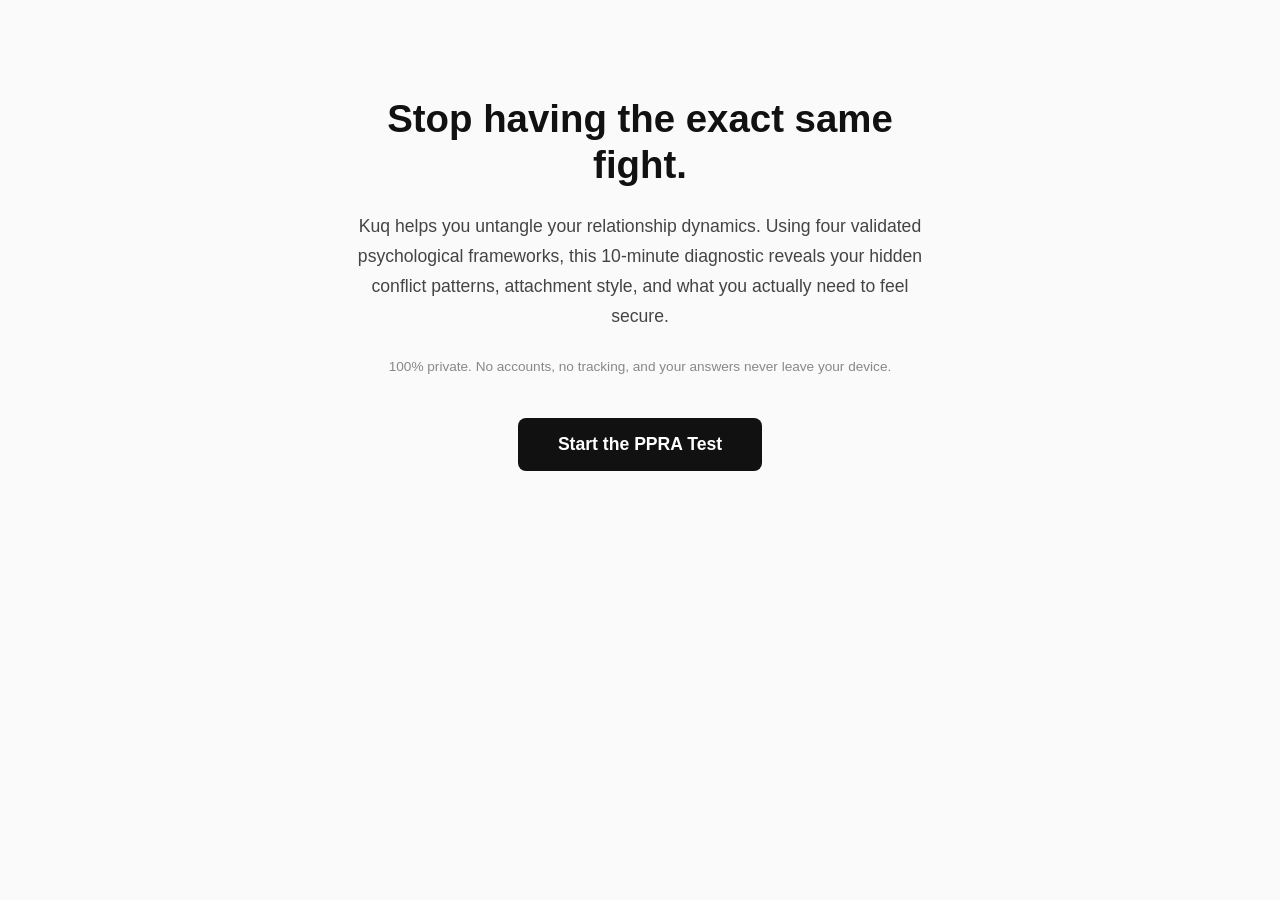
==== kuq/index.html @ 566d5084 "Add files via upload" ====
<!DOCTYPE html>
<html lang="en">
<head>
  <meta charset="UTF-8">
  <meta name="viewport" content="width=device-width, initial-scale=1.0">
  <title>Kuq — Relationship Conflict Diagnostic</title>
  <link rel="stylesheet" href="style.css">
</head>
<body>
  <noscript>
    <div class="noscript-message">
      <h1>Kuq requires JavaScript to run.</h1>
      <p>Please enable it in your browser settings.</p>
    </div>
  </noscript>

  <!-- ===================== PAGE 1: LANDING ===================== -->
  <section id="landing" class="page active">
    <div class="landing-container">
      <h1>Stop having the exact same fight.</h1>
      <p class="landing-subtext">Kuq helps you untangle your relationship dynamics. Using four validated psychological frameworks, this 10-minute diagnostic reveals your hidden conflict patterns, attachment style, and what you actually need to feel secure.</p>
      <p class="trust-badge">100% private. No accounts, no tracking, and your answers never leave your device.</p>
      <button class="btn-primary" onclick="showPage('questions')">Start the PPRA Test</button>
    </div>
  </section>

  <!-- ===================== PAGE 2: QUESTIONS ===================== -->
  <section id="questions" class="page">
    <header class="sticky-header">
      <span class="logo">Kuq</span>
      <div class="progress-bar">
        <div id="progress-fill" class="progress-fill"></div>
      </div>
      <span id="question-counter" class="question-counter">Question 0 of 20</span>
    </header>

    <div id="restore-message" class="restore-message" style="display:none;">
      Welcome back — your progress has been restored.
    </div>

    <div id="questions-container" class="questions-container"></div>
  </section>

  <!-- ===================== PAGE 3: RESULTS ===================== -->
  <section id="results" class="page">
    <div id="results-content" class="results-container"></div>
    <div class="results-actions">
      <button class="btn-secondary" onclick="startOver()">Start Over</button>
    </div>
  </section>

  <script src="data.js"></script>
  <script src="script.js"></script>
</body>
</html>
---- kuq/style.css ----
/* ============================================================
   Kuq — PPRA Test Stylesheet
   ============================================================ */

/* ----------------------------
   RESET & BASE
   ---------------------------- */
* {
  margin: 0;
  padding: 0;
  box-sizing: border-box;
}

body {
  font-family: -apple-system, BlinkMacSystemFont, "Segoe UI", Roboto, Helvetica, Arial, sans-serif;
  line-height: 1.6;
  color: #1a1a1a;
  background: #fafafa;
}

/* ----------------------------
   PAGE VISIBILITY
   ---------------------------- */
.page {
  display: none;
}
.page.active {
  display: block;
}

/* ----------------------------
   NOSCRIPT
   ---------------------------- */
.noscript-message {
  text-align: center;
  padding: 4rem 2rem;
  font-size: 1.2rem;
}

/* ----------------------------
   LANDING PAGE
   ---------------------------- */
.landing-container {
  max-width: 640px;
  margin: 0 auto;
  padding: 6rem 2rem 4rem;
  text-align: center;
}

.landing-container h1 {
  font-size: 2.4rem;
  font-weight: 700;
  line-height: 1.2;
  margin-bottom: 1.5rem;
  color: #111;
}

.landing-subtext {
  font-size: 1.1rem;
  color: #444;
  margin-bottom: 1.5rem;
  line-height: 1.7;
}

.trust-badge {
  font-size: 0.85rem;
  color: #888;
  margin-bottom: 2.5rem;
}

/* ----------------------------
   BUTTONS
   ---------------------------- */
.btn-primary {
  display: inline-block;
  background: #111;
  color: #fff;
  border: none;
  padding: 1rem 2.5rem;
  font-size: 1.1rem;
  font-weight: 600;
  border-radius: 8px;
  cursor: pointer;
  transition: background 0.2s;
}
.btn-primary:hover {
  background: #333;
}

.btn-secondary {
  display: inline-block;
  background: #fff;
  color: #111;
  border: 2px solid #111;
  padding: 0.8rem 2rem;
  font-size: 1rem;
  font-weight: 600;
  border-radius: 8px;
  cursor: pointer;
  transition: background 0.2s;
}
.btn-secondary:hover {
  background: #f0f0f0;
}

/* ----------------------------
   STICKY HEADER
   ---------------------------- */
.sticky-header {
  position: sticky;
  top: 0;
  z-index: 100;
  background: #fff;
  border-bottom: 1px solid #e0e0e0;
  padding: 0.8rem 1.5rem;
  display: flex;
  align-items: center;
  gap: 1rem;
}

.logo {
  font-weight: 700;
  font-size: 1.2rem;
  color: #111;
  flex-shrink: 0;
}

.progress-bar {
  flex: 1;
  height: 6px;
  background: #e0e0e0;
  border-radius: 3px;
  overflow: hidden;
}

.progress-fill {
  height: 100%;
  width: 0%;
  background: #111;
  border-radius: 3px;
  transition: width 0.3s ease;
}

.question-counter {
  font-size: 0.8rem;
  color: #888;
  flex-shrink: 0;
  white-space: nowrap;
}

/* ----------------------------
   RESTORE MESSAGE
   ---------------------------- */
.restore-message {
  max-width: 640px;
  margin: 1rem auto;
  padding: 0.8rem 1.5rem;
  background: #f0f7ff;
  border: 1px solid #c0d8ff;
  border-radius: 8px;
  font-size: 0.9rem;
  color: #2a5db0;
  text-align: center;
}

/* ----------------------------
   QUESTIONS CONTAINER
   ---------------------------- */
.questions-container {
  max-width: 640px;
  margin: 0 auto;
  padding: 1.5rem 1.5rem 4rem;
}

/* ----------------------------
   LAYER HEADERS
   ---------------------------- */
.layer-header {
  margin-top: 2.5rem;
  margin-bottom: 1.5rem;
  padding-top: 1.5rem;
  border-top: 1px solid #e0e0e0;
}

.layer-header:first-child {
  border-top: none;
  margin-top: 0;
}

.layer-header h2 {
  font-size: 1.4rem;
  font-weight: 700;
  color: #111;
  margin-bottom: 0.3rem;
}

.layer-header p {
  font-size: 0.95rem;
  color: #666;
}

/* ----------------------------
   INDIVIDUAL QUESTION
   ---------------------------- */
.question {
  margin-bottom: 2rem;
  padding: 1.2rem;
  border-radius: 10px;
  background: #fff;
  border: 1px solid #e8e8e8;
  transition: border-color 0.2s;
}

.question.unanswered {
  border-color: #e53e3e;
  background: #fff5f5;
}

.question-text {
  font-size: 1rem;
  font-weight: 500;
  color: #222;
  margin-bottom: 1rem;
  line-height: 1.5;
}

/* ----------------------------
   5-POINT BUBBLE SCALE
   ---------------------------- */
.scale {
  display: flex;
  align-items: center;
  justify-content: center;
  gap: 0.3rem;
}

.scale-label {
  font-size: 0.75rem;
  color: #999;
  width: 50px;
  text-align: center;
  flex-shrink: 0;
}

.bubble {
  width: 36px;
  height: 36px;
  border-radius: 50%;
  border: 2px solid #ccc;
  background: #fff;
  cursor: pointer;
  transition: all 0.15s;
  position: relative;
}

.bubble:hover {
  border-color: #888;
  background: #f5f5f5;
}

.bubble.selected {
  border-color: #111;
  background: #111;
}

.bubble.selected::after {
  content: "";
  position: absolute;
  top: 50%;
  left: 50%;
  transform: translate(-50%, -50%);
  width: 10px;
  height: 10px;
  border-radius: 50%;
  background: #fff;
}

/* ----------------------------
   CLOSING / SUBMIT
   ---------------------------- */
.closing {
  text-align: center;
  margin-top: 3rem;
  padding: 2rem 0;
  border-top: 1px solid #e0e0e0;
}

.closing p {
  font-size: 1rem;
  color: #555;
  margin-bottom: 1.5rem;
  font-style: italic;
}

.error-text {
  color: #e53e3e;
  font-size: 0.9rem;
  margin-top: 1rem;
}

/* ----------------------------
   RESULTS PAGE
   ---------------------------- */
.results-container {
  max-width: 640px;
  margin: 0 auto;
  padding: 3rem 1.5rem 2rem;
}

.results-intro {
  margin-bottom: 2.5rem;
}

.results-intro h1 {
  font-size: 2rem;
  font-weight: 700;
  color: #111;
  margin-bottom: 1rem;
}

.results-intro p {
  font-size: 1.05rem;
  color: #444;
  line-height: 1.7;
}

/* ----------------------------
   RESULTS — LAYER SECTIONS
   ---------------------------- */
.results-layer {
  margin-bottom: 2rem;
  padding: 1.5rem;
  background: #fff;
  border: 1px solid #e8e8e8;
  border-radius: 10px;
}

.results-layer h2 {
  font-size: 1.1rem;
  font-weight: 600;
  color: #888;
  margin-bottom: 0.5rem;
  text-transform: uppercase;
  letter-spacing: 0.03em;
}

.results-layer h3 {
  font-size: 1.2rem;
  font-weight: 700;
  color: #111;
  margin-bottom: 0.8rem;
}

.results-layer p {
  font-size: 0.95rem;
  color: #333;
  line-height: 1.7;
}

.insufficient-data {
  color: #999;
  font-style: italic;
}

/* ----------------------------
   RESULTS — OVERALL PROFILE
   ---------------------------- */
.results-overall {
  margin-top: 2.5rem;
  margin-bottom: 2rem;
  padding: 2rem;
  background: #111;
  color: #fff;
  border-radius: 10px;
}

.results-overall h2 {
  font-size: 1.3rem;
  font-weight: 700;
  margin-bottom: 1.2rem;
}

.results-overall h3 {
  font-size: 1rem;
  font-weight: 600;
  color: #aaa;
  margin-bottom: 0.5rem;
  margin-top: 1.2rem;
}

.results-overall h3:first-of-type {
  margin-top: 0;
}

.results-overall p {
  font-size: 0.95rem;
  line-height: 1.7;
  color: #ddd;
}

/* ----------------------------
   RESULTS — DISCLAIMER
   ---------------------------- */
.results-disclaimer {
  margin-top: 2rem;
  padding: 1.2rem;
  background: #fff8f0;
  border: 1px solid #f0d0b0;
  border-radius: 8px;
  font-size: 0.85rem;
  color: #666;
  line-height: 1.6;
}

.results-disclaimer a {
  color: #b05000;
  text-decoration: underline;
}

/* ----------------------------
   RESULTS — ACTIONS
   ---------------------------- */
.results-actions {
  max-width: 640px;
  margin: 0 auto 4rem;
  padding: 0 1.5rem;
  text-align: center;
}

/* ----------------------------
   MOBILE RESPONSIVE
   ---------------------------- */
@media (max-width: 480px) {
  .landing-container {
    padding: 3rem 1.5rem 2rem;
  }

  .landing-container h1 {
    font-size: 1.8rem;
  }

  .landing-subtext {
    font-size: 1rem;
  }

  .question {
    padding: 1rem;
  }

  .scale {
    gap: 0.15rem;
  }

  .bubble {
    width: 30px;
    height: 30px;
  }

  .bubble.selected::after {
    width: 8px;
    height: 8px;
  }

  .scale-label {
    font-size: 0.65rem;
    width: 40px;
  }

  .sticky-header {
    padding: 0.6rem 1rem;
    gap: 0.5rem;
  }

  .results-container {
    padding: 2rem 1rem 1rem;
  }

  .results-layer {
    padding: 1rem;
  }

  .results-overall {
    padding: 1.5rem;
  }
}
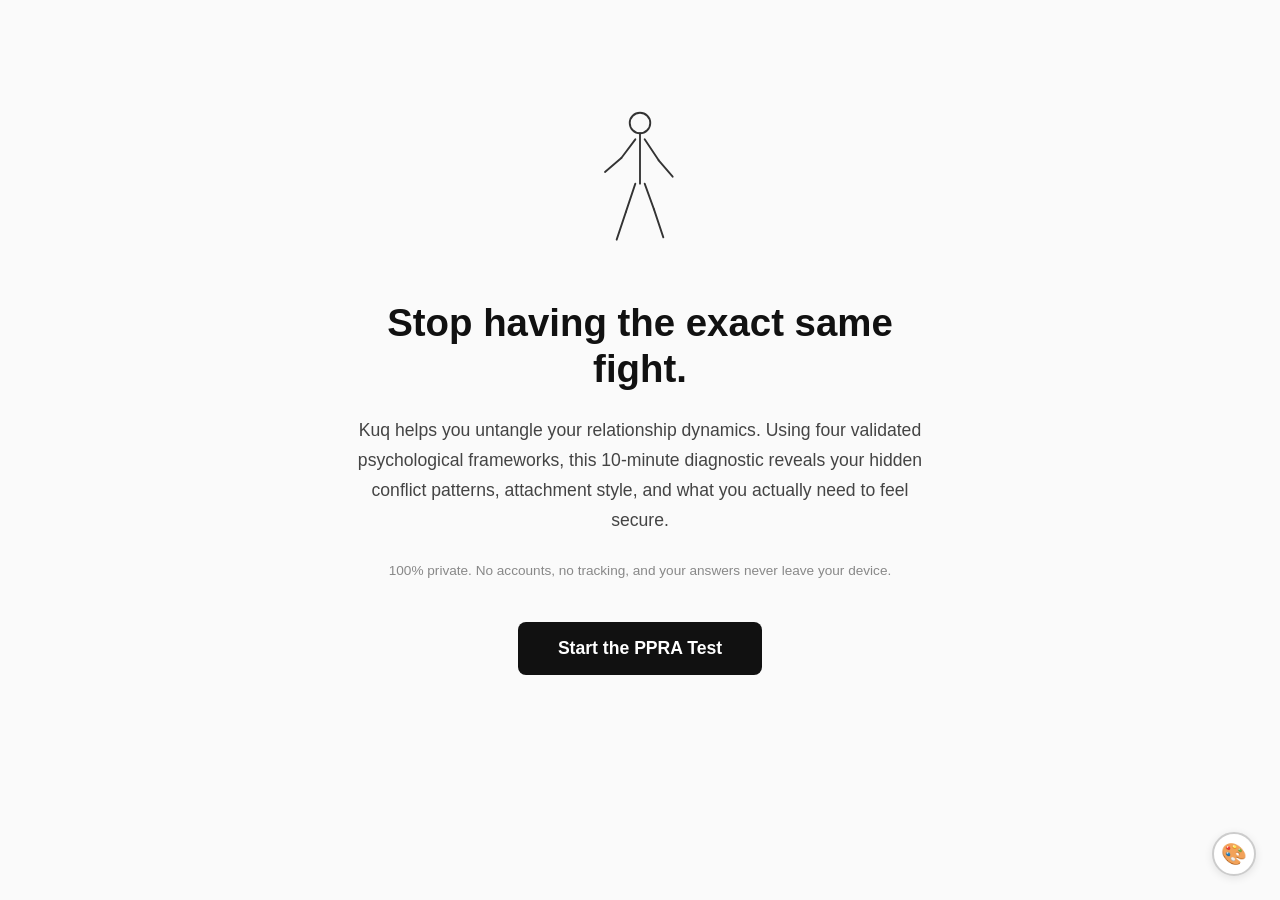
==== commit 0093b53c: "Add files via upload" ====
--- a/kuq/index.html
+++ b/kuq/index.html
@@ -5,6 +5,7 @@
   <meta name="viewport" content="width=device-width, initial-scale=1.0">
   <title>Kuq — Relationship Conflict Diagnostic</title>
   <link rel="stylesheet" href="style.css">
+  <link rel="stylesheet" href="themes.css">
 </head>
 <body>
   <noscript>
@@ -17,6 +18,45 @@
   <!-- ===================== PAGE 1: LANDING ===================== -->
   <section id="landing" class="page active">
     <div class="landing-container">
+
+      <!-- Cramping Stick Figure -->
+      <div class="cramp-stage">
+        <div class="cramp-figure-wrapper">
+          <svg class="cramp-figure" viewBox="0 0 300 350" xmlns="http://www.w3.org/2000/svg">
+            <g class="cramp-head">
+              <circle cx="150" cy="40" r="22"/>
+            </g>
+            <g class="cramp-torso">
+              <line x1="150" y1="62" x2="150" y2="170"/>
+              <g class="cramp-arm-lu">
+                <line x1="140" y1="75" x2="110" y2="115"/>
+                <g class="cramp-arm-ll">
+                  <line x1="110" y1="115" x2="75" y2="145"/>
+                </g>
+              </g>
+              <g class="cramp-arm-ru">
+                <line x1="160" y1="75" x2="190" y2="120"/>
+                <g class="cramp-arm-rl">
+                  <line x1="190" y1="120" x2="220" y2="155"/>
+                </g>
+              </g>
+              <g class="cramp-leg-lu">
+                <line x1="140" y1="170" x2="120" y2="230"/>
+                <g class="cramp-leg-ll">
+                  <line x1="120" y1="230" x2="100" y2="290"/>
+                </g>
+              </g>
+              <g class="cramp-leg-ru">
+                <line x1="160" y1="170" x2="180" y2="225"/>
+                <g class="cramp-leg-rl">
+                  <line x1="180" y1="225" x2="200" y2="285"/>
+                </g>
+              </g>
+            </g>
+          </svg>
+        </div>
+      </div>
+
       <h1>Stop having the exact same fight.</h1>
       <p class="landing-subtext">Kuq helps you untangle your relationship dynamics. Using four validated psychological frameworks, this 10-minute diagnostic reveals your hidden conflict patterns, attachment style, and what you actually need to feel secure.</p>
       <p class="trust-badge">100% private. No accounts, no tracking, and your answers never leave your device.</p>
@@ -51,5 +91,6 @@
 
   <script src="data.js"></script>
   <script src="script.js"></script>
+  <script src="themes.js"></script>
 </body>
 </html>
--- a/kuq/style.css
+++ b/kuq/style.css
@@ -428,6 +428,51 @@
 }
 
 /* ----------------------------
+   CONSENT PROMPT
+   ---------------------------- */
+.consent-prompt {
+  max-width: 640px;
+  margin: 2rem auto;
+  padding: 1.5rem;
+  background: #f8f8f8;
+  border: 1px solid #e0e0e0;
+  border-radius: 10px;
+  text-align: center;
+}
+
+.consent-prompt p {
+  font-size: 0.95rem;
+  color: #444;
+  margin-bottom: 0.8rem;
+  line-height: 1.6;
+}
+
+.consent-prompt p:first-child {
+  font-size: 1.1rem;
+  color: #111;
+  margin-bottom: 0.5rem;
+}
+
+.consent-buttons {
+  display: flex;
+  gap: 1rem;
+  justify-content: center;
+  margin-top: 1rem;
+}
+
+.btn-small {
+  padding: 0.6rem 1.5rem;
+  font-size: 0.9rem;
+}
+
+.consent-message {
+  margin-top: 1rem;
+  font-size: 0.9rem;
+  color: #2a5db0;
+  font-style: italic;
+}
+
+/* ----------------------------
    MOBILE RESPONSIVE
    ---------------------------- */
 @media (max-width: 480px) {
--- a/kuq/themes.css
+++ b/kuq/themes.css
@@ -0,0 +1,1516 @@
+/* ============================================================
+   Kuq — Theme Packs
+   ============================================================ */
+
+/* ----------------------------
+   THEME SELECTOR
+   ---------------------------- */
+.theme-selector {
+  position: fixed;
+  bottom: 1.5rem;
+  right: 1.5rem;
+  z-index: 200;
+  display: flex;
+  flex-direction: column;
+  align-items: flex-end;
+  gap: 0.5rem;
+}
+
+.theme-toggle {
+  width: 44px;
+  height: 44px;
+  border-radius: 50%;
+  border: 2px solid #ccc;
+  background: #fff;
+  font-size: 1.3rem;
+  cursor: pointer;
+  box-shadow: 0 2px 8px rgba(0,0,0,0.1);
+  transition: all 0.2s;
+  display: flex;
+  align-items: center;
+  justify-content: center;
+}
+.theme-toggle:hover {
+  border-color: #888;
+  transform: scale(1.05);
+}
+
+.theme-options {
+  display: none;
+  flex-direction: column;
+  gap: 0.4rem;
+  background: #fff;
+  border: 1px solid #e0e0e0;
+  border-radius: 12px;
+  padding: 0.8rem;
+  box-shadow: 0 4px 16px rgba(0,0,0,0.12);
+  min-width: 160px;
+}
+.theme-options.open {
+  display: flex;
+}
+
+.theme-option {
+  display: flex;
+  align-items: center;
+  gap: 0.6rem;
+  padding: 0.5rem 0.8rem;
+  border: none;
+  background: transparent;
+  border-radius: 8px;
+  cursor: pointer;
+  font-size: 0.85rem;
+  color: #333;
+  transition: background 0.15s;
+}
+.theme-option:hover {
+  background: #f0f0f0;
+}
+.theme-option.active {
+  background: #111;
+  color: #fff;
+}
+
+.theme-option .theme-dot {
+  width: 12px;
+  height: 12px;
+  border-radius: 50%;
+  flex-shrink: 0;
+}
+
+/* ----------------------------
+   AUDIO PLAYER
+   ---------------------------- */
+.audio-player {
+  position: fixed;
+  bottom: 1.5rem;
+  left: 1.5rem;
+  z-index: 200;
+  display: none;
+  align-items: center;
+  gap: 0.5rem;
+  background: rgba(255,255,255,0.95);
+  border: 1px solid #e0e0e0;
+  border-radius: 50px;
+  padding: 0.4rem 1rem 0.4rem 0.6rem;
+  box-shadow: 0 2px 8px rgba(0,0,0,0.1);
+  font-size: 0.8rem;
+  color: #555;
+}
+.audio-player.visible {
+  display: flex;
+}
+
+.audio-toggle {
+  width: 32px;
+  height: 32px;
+  border-radius: 50%;
+  border: none;
+  background: #111;
+  color: #fff;
+  font-size: 0.9rem;
+  cursor: pointer;
+  display: flex;
+  align-items: center;
+  justify-content: center;
+  transition: background 0.2s;
+}
+.audio-toggle:hover {
+  background: #333;
+}
+
+/* ============================================================
+   CRAMPING STICK FIGURE (抽筋人)
+   ============================================================ */
+.cramp-stage {
+  display: flex;
+  justify-content: center;
+  margin-bottom: 1.5rem;
+  height: 180px;
+  overflow: visible;
+}
+
+.cramp-figure-wrapper {
+  animation: cramp-bounce 0.5s steps(3) infinite alternate;
+}
+
+.cramp-figure {
+  width: 140px;
+  height: 180px;
+  overflow: visible;
+}
+
+.cramp-figure line,
+.cramp-figure circle {
+  stroke: #333;
+  stroke-width: 4;
+  stroke-linecap: round;
+  fill: none;
+}
+
+/* Head */
+.cramp-head {
+  transform-origin: 150px 50px;
+  animation: cramp-head 0.4s steps(2) infinite alternate;
+}
+
+/* Torso */
+.cramp-torso {
+  transform-origin: 150px 60px;
+  animation: cramp-torso 0.6s steps(3) infinite alternate;
+}
+
+/* Arms */
+.cramp-arm-lu {
+  transform-origin: 140px 75px;
+  animation: cramp-arm-lu 0.35s steps(2) infinite alternate;
+}
+.cramp-arm-ll {
+  transform-origin: 110px 115px;
+  animation: cramp-arm-ll 0.3s steps(2) infinite alternate;
+}
+.cramp-arm-ru {
+  transform-origin: 160px 75px;
+  animation: cramp-arm-ru 0.4s steps(2) infinite alternate;
+}
+.cramp-arm-rl {
+  transform-origin: 190px 120px;
+  animation: cramp-arm-rl 0.35s steps(2) infinite alternate;
+}
+
+/* Legs */
+.cramp-leg-lu {
+  transform-origin: 140px 170px;
+  animation: cramp-leg-lu 0.3s steps(2) infinite alternate;
+}
+.cramp-leg-ll {
+  transform-origin: 120px 230px;
+  animation: cramp-leg-ll 0.35s steps(2) infinite alternate;
+}
+.cramp-leg-ru {
+  transform-origin: 160px 170px;
+  animation: cramp-leg-ru 0.35s steps(2) infinite alternate;
+}
+.cramp-leg-rl {
+  transform-origin: 180px 225px;
+  animation: cramp-leg-rl 0.3s steps(2) infinite alternate;
+}
+
+/* Keyframes */
+@keyframes cramp-head {
+  0%   { transform: translateY(0) rotate(0deg); }
+  30%  { transform: translateY(-8px) rotate(-12deg); }
+  60%  { transform: translateY(4px) rotate(8deg); }
+  100% { transform: translateY(-5px) rotate(-5deg); }
+}
+
+@keyframes cramp-torso {
+  0%   { transform: rotate(0deg) translateX(0); }
+  25%  { transform: rotate(-8deg) translateX(-5px); }
+  50%  { transform: rotate(5deg) translateX(3px); }
+  75%  { transform: rotate(-3deg) translateX(-2px); }
+  100% { transform: rotate(10deg) translateX(6px); }
+}
+
+@keyframes cramp-arm-lu {
+  0%   { transform: rotate(0deg); }
+  25%  { transform: rotate(-60deg); }
+  50%  { transform: rotate(30deg); }
+  75%  { transform: rotate(-45deg); }
+  100% { transform: rotate(70deg); }
+}
+
+@keyframes cramp-arm-ll {
+  0%   { transform: rotate(0deg); }
+  30%  { transform: rotate(-80deg); }
+  60%  { transform: rotate(40deg); }
+  100% { transform: rotate(-50deg); }
+}
+
+@keyframes cramp-arm-ru {
+  0%   { transform: rotate(0deg); }
+  20%  { transform: rotate(55deg); }
+  50%  { transform: rotate(-35deg); }
+  80%  { transform: rotate(65deg); }
+  100% { transform: rotate(-20deg); }
+}
+
+@keyframes cramp-arm-rl {
+  0%   { transform: rotate(0deg); }
+  35%  { transform: rotate(70deg); }
+  65%  { transform: rotate(-45deg); }
+  100% { transform: rotate(55deg); }
+}
+
+@keyframes cramp-leg-lu {
+  0%   { transform: rotate(0deg); }
+  25%  { transform: rotate(25deg); }
+  50%  { transform: rotate(-15deg); }
+  75%  { transform: rotate(40deg); }
+  100% { transform: rotate(-10deg); }
+}
+
+@keyframes cramp-leg-ll {
+  0%   { transform: rotate(0deg); }
+  30%  { transform: rotate(-50deg); }
+  60%  { transform: rotate(25deg); }
+  100% { transform: rotate(-35deg); }
+}
+
+@keyframes cramp-leg-ru {
+  0%   { transform: rotate(0deg); }
+  20%  { transform: rotate(-30deg); }
+  50%  { transform: rotate(20deg); }
+  80%  { transform: rotate(-45deg); }
+  100% { transform: rotate(15deg); }
+}
+
+@keyframes cramp-leg-rl {
+  0%   { transform: rotate(0deg); }
+  35%  { transform: rotate(45deg); }
+  65%  { transform: rotate(-30deg); }
+  100% { transform: rotate(40deg); }
+}
+
+@keyframes cramp-bounce {
+  0%   { transform: translateX(0) translateY(0); }
+  20%  { transform: translateX(-10px) translateY(-15px); }
+  40%  { transform: translateX(8px) translateY(5px); }
+  60%  { transform: translateX(-5px) translateY(-20px); }
+  80%  { transform: translateX(12px) translateY(0px); }
+  100% { transform: translateX(-3px) translateY(-10px); }
+}
+
+/* Theme-specific figure colors */
+body.theme-invincible .cramp-figure line,
+body.theme-invincible .cramp-figure circle {
+  stroke: #ff2222;
+  filter: drop-shadow(0 0 6px rgba(255, 34, 34, 0.5));
+}
+
+body.theme-aespa .cramp-figure line,
+body.theme-aespa .cramp-figure circle {
+  stroke: #ff6ec7;
+  filter: drop-shadow(0 0 6px rgba(255, 110, 199, 0.5));
+}
+
+body.theme-chill .cramp-figure line,
+body.theme-chill .cramp-figure circle {
+  stroke: #5b7a6b;
+}
+
+/* ============================================================
+   SHARED ANIMATIONS (all packs)
+   ============================================================ */
+
+/* Fade-in-up for result cards */
+@keyframes fadeInUp {
+  0% { opacity: 0; transform: translateY(30px); }
+  100% { opacity: 1; transform: translateY(0); }
+}
+
+/* Scale pop for overall section */
+@keyframes scalePop {
+  0% { opacity: 0; transform: scale(0.9); }
+  100% { opacity: 1; transform: scale(1); }
+}
+
+/* Staggered card animation */
+.anim-card {
+  opacity: 0;
+  animation: fadeInUp 0.6s ease-out forwards;
+}
+.anim-card:nth-child(1) { animation-delay: 0.1s; }
+.anim-card:nth-child(2) { animation-delay: 0.3s; }
+.anim-card:nth-child(3) { animation-delay: 0.5s; }
+.anim-card:nth-child(4) { animation-delay: 0.7s; }
+
+.anim-overall {
+  opacity: 0;
+  animation: scalePop 0.8s ease-out 0.9s forwards;
+}
+
+/* Theme-specific overall entry animations */
+body.theme-invincible .anim-overall {
+  animation: invincible-overall-pop 0.6s ease-out 0.9s forwards;
+}
+body.theme-aespa .anim-overall {
+  animation: aespa-overall-glow 0.8s ease-out 0.9s forwards;
+}
+body.theme-chill .anim-overall {
+  animation: chill-overall-rise 1s ease-out 0.9s forwards;
+}
+
+@keyframes invincible-overall-pop {
+  0% { opacity: 0; transform: scale(0.8) rotate(-2deg); }
+  60% { transform: scale(1.05) rotate(1deg); }
+  100% { opacity: 1; transform: scale(1) rotate(0deg); }
+}
+
+@keyframes aespa-overall-glow {
+  0% { opacity: 0; transform: translateY(30px); box-shadow: 0 0 0 rgba(123, 104, 238, 0); }
+  100% { opacity: 1; transform: translateY(0); box-shadow: 0 0 40px rgba(123, 104, 238, 0.3); }
+}
+
+@keyframes chill-overall-rise {
+  0% { opacity: 0; transform: translateY(40px); }
+  100% { opacity: 1; transform: translateY(0); }
+}
+
+/* ============================================================
+   PACK 1: INVINCIBLE
+   ============================================================ */
+body.theme-invincible {
+  background: #0a0a0a;
+  color: #e8e8e8;
+}
+
+/* ALL text elements — force light color */
+body.theme-invincible p,
+body.theme-invincible span,
+body.theme-invincible label,
+body.theme-invincible .question-text,
+body.theme-invincible .landing-subtext,
+body.theme-invincible .trust-badge,
+body.theme-invincible .scale-label,
+body.theme-invincible .layer-header p,
+body.theme-invincible .results-layer p,
+body.theme-invincible .results-layer h3,
+body.theme-invincible .results-intro p,
+body.theme-invincible .results-overall p,
+body.theme-invincible .consent-prompt p,
+body.theme-invincible .closing p,
+body.theme-invincible .restore-message {
+  color: #e0e0e0 !important;
+}
+
+body.theme-invincible .trust-badge {
+  color: #888;
+}
+
+body.theme-invincible .question-counter {
+  color: #aaa;
+}
+
+body.theme-invincible h1,
+body.theme-invincible .landing-container h1,
+body.theme-invincible .results-intro h1,
+body.theme-invincible .results-overall h2 {
+  color: #ff2222 !important;
+  animation: invincible-title-shake 0.5s ease-out 1;
+  text-shadow: 0 0 20px rgba(255, 34, 34, 0.5);
+}
+
+body.theme-invincible .layer-header h2 {
+  color: #ff4444;
+  text-shadow: 0 0 10px rgba(255, 34, 34, 0.3);
+}
+
+body.theme-invincible .results-layer h2 {
+  color: #ff4444 !important;
+}
+
+body.theme-invincible .results-layer h3 {
+  color: #ff6666;
+}
+
+body.theme-invincible .btn-primary {
+  background: #ff2222;
+  color: #fff;
+  animation: invincible-pulse 1.5s ease-in-out infinite;
+  box-shadow: 0 0 20px rgba(255, 34, 34, 0.4);
+}
+
+body.theme-invincible .btn-primary:hover {
+  background: #cc0000;
+}
+
+body.theme-invincible .sticky-header {
+  background: #111;
+  border-color: #333;
+}
+
+body.theme-invincible .logo {
+  color: #ff2222;
+}
+
+body.theme-invincible .progress-fill {
+  background: #ff2222;
+  box-shadow: 0 0 8px rgba(255, 34, 34, 0.5);
+}
+
+body.theme-invincible .bubble {
+  border-color: #444;
+}
+body.theme-invincible .bubble:hover {
+  border-color: #888;
+  background: #1a1a1a;
+}
+body.theme-invincible .bubble.selected {
+  border-color: #ff2222;
+  background: #ff2222;
+  box-shadow: 0 0 12px rgba(255, 34, 34, 0.5);
+}
+
+body.theme-invincible .question {
+  background: #151515;
+  border-color: #2a2a2a;
+}
+
+body.theme-invincible .question.unanswered {
+  border-color: #ff2222;
+  background: #1a0505;
+}
+
+body.theme-invincible .layer-header {
+  border-color: #2a2a2a;
+}
+
+body.theme-invincible .results-layer {
+  background: #1a0808;
+  border-color: #3a1515;
+  color: #ffcccc;
+}
+
+body.theme-invincible .results-layer h2 {
+  color: #ff4444;
+}
+
+body.theme-invincible .results-layer h3 {
+  color: #ff6666;
+}
+
+body.theme-invincible .results-layer p {
+  color: #e0c0c0;
+}
+
+body.theme-invincible .results-overall {
+  background: #1a0505;
+  border: 2px solid #ff2222;
+  color: #fff;
+  box-shadow: 0 0 30px rgba(255, 34, 34, 0.3);
+}
+
+body.theme-invincible .results-overall h2 {
+  color: #ff2222;
+}
+
+body.theme-invincible .results-overall h3 {
+  color: #ff6666;
+}
+
+body.theme-invincible .results-overall p {
+  color: #e0d0d0;
+}
+
+body.theme-invincible .results-disclaimer {
+  background: #1a1010;
+  border-color: #3a2020;
+  color: #aaa;
+}
+
+body.theme-invincible .results-disclaimer a {
+  color: #ff4444;
+}
+
+body.theme-invincible .consent-prompt {
+  background: #151515;
+  border-color: #2a2a2a;
+}
+
+body.theme-invincible .consent-prompt p:first-child {
+  color: #ff4444;
+}
+
+body.theme-invincible .consent-message {
+  color: #ff8888;
+}
+
+body.theme-invincible .error-text {
+  color: #ff4444;
+}
+
+body.theme-invincible .theme-toggle {
+  background: #111;
+  border-color: #ff2222;
+  color: #ff2222;
+  box-shadow: 0 0 15px rgba(255, 34, 34, 0.5);
+}
+
+body.theme-invincible .theme-options {
+  background: #111;
+  border-color: #333;
+}
+
+body.theme-invincible .theme-option {
+  color: #ddd;
+}
+body.theme-invincible .theme-option:hover {
+  background: #222;
+}
+body.theme-invincible .theme-option.active {
+  background: #ff2222;
+  color: #fff;
+}
+
+body.theme-invincible .audio-player {
+  background: rgba(17,17,17,0.95);
+  border-color: #333;
+  color: #aaa;
+}
+
+body.theme-invincible .audio-toggle {
+  background: #ff2222;
+}
+
+/* Invincible — screen flash on submit */
+body.theme-invincible .flash-overlay {
+  position: fixed;
+  top: 0; left: 0; right: 0; bottom: 0;
+  background: #ff2222;
+  opacity: 0;
+  pointer-events: none;
+  z-index: 999;
+  animation: invincible-flash 0.6s ease-out;
+}
+
+/* Invincible — result cards slide in from left */
+body.theme-invincible .anim-card {
+  animation: invincible-slide-in 0.5s ease-out forwards;
+}
+@keyframes invincible-slide-in {
+  0% { opacity: 0; transform: translateX(-40px); }
+  100% { opacity: 1; transform: translateX(0); }
+}
+
+@keyframes invincible-title-shake {
+  0% { transform: rotate(0deg) scale(1); }
+  15% { transform: rotate(-4deg) scale(1.05); }
+  30% { transform: rotate(3deg) scale(1.03); }
+  45% { transform: rotate(-2deg) scale(1.02); }
+  60% { transform: rotate(2deg) scale(1.01); }
+  75% { transform: rotate(-1deg) scale(1); }
+  100% { transform: rotate(0deg) scale(1); }
+}
+
+@keyframes invincible-pulse {
+  0%, 100% { box-shadow: 0 0 10px rgba(255, 34, 34, 0.3); }
+  50% { box-shadow: 0 0 30px rgba(255, 34, 34, 0.7); }
+}
+
+@keyframes invincible-flash {
+  0% { opacity: 0.8; }
+  100% { opacity: 0; }
+}
+
+/* ============================================================
+   PACK 2: AESPA / K-POP
+   ============================================================ */
+body.theme-aespa {
+  background: #0a0015;
+  color: #d8c8f0;
+}
+
+/* ALL text elements — force light color */
+body.theme-aespa p,
+body.theme-aespa span,
+body.theme-aespa label,
+body.theme-aespa .question-text,
+body.theme-aespa .landing-subtext,
+body.theme-aespa .trust-badge,
+body.theme-aespa .scale-label,
+body.theme-aespa .layer-header p,
+body.theme-aespa .results-layer p,
+body.theme-aespa .results-layer h3,
+body.theme-aespa .results-intro p,
+body.theme-aespa .results-overall p,
+body.theme-aespa .consent-prompt p,
+body.theme-aespa .closing p,
+body.theme-aespa .restore-message {
+  color: #d0c0e8 !important;
+}
+
+body.theme-aespa .trust-badge {
+  color: #8070a0;
+}
+
+body.theme-aespa .question-counter {
+  color: #9080b0;
+}
+
+body.theme-aespa h1,
+body.theme-aespa .landing-container h1,
+body.theme-aespa .results-intro h1 {
+  background: linear-gradient(90deg, #ff6ec7, #7b68ee, #00ffff) !important;
+  -webkit-background-clip: text !important;
+  -webkit-text-fill-color: transparent !important;
+  background-clip: text !important;
+  animation: aespa-gradient 4s ease infinite;
+  background-size: 200% 200%;
+}
+
+body.theme-aespa .results-overall h2 {
+  background: linear-gradient(90deg, #ff6ec7, #7b68ee, #00ffff);
+  -webkit-background-clip: text;
+  -webkit-text-fill-color: transparent;
+  background-clip: text;
+  animation: aespa-gradient 4s ease infinite;
+  background-size: 200% 200%;
+}
+
+body.theme-aespa .layer-header h2 {
+  color: #ff6ec7;
+  text-shadow: 0 0 10px rgba(255, 110, 199, 0.3);
+}
+
+body.theme-aespa .results-layer h2 {
+  color: #ff6ec7 !important;
+}
+
+body.theme-aespa .results-layer h3 {
+  color: #e0b0ff !important;
+  animation: aespa-glow-text 2s ease-in-out infinite alternate;
+}
+
+body.theme-aespa .btn-primary {
+  background: linear-gradient(135deg, #ff6ec7, #7b68ee);
+  color: #fff;
+  box-shadow: 0 0 20px rgba(123, 104, 238, 0.4);
+  border: none;
+  transition: all 0.3s;
+}
+body.theme-aespa .btn-primary:hover {
+  box-shadow: 0 0 30px rgba(255, 110, 199, 0.6);
+  transform: translateY(-2px);
+}
+
+body.theme-aespa .sticky-header {
+  background: rgba(10, 0, 21, 0.95);
+  border-color: #2a1a4a;
+  backdrop-filter: blur(10px);
+}
+
+body.theme-aespa .logo {
+  color: #ff6ec7;
+}
+
+body.theme-aespa .progress-fill {
+  background: linear-gradient(90deg, #ff6ec7, #7b68ee, #00ffff);
+  background-size: 200% 100%;
+  animation: aespa-gradient 3s ease infinite;
+  box-shadow: 0 0 8px rgba(123, 104, 238, 0.5);
+}
+
+body.theme-aespa .bubble {
+  border-color: #3a2a5a;
+}
+body.theme-aespa .bubble:hover {
+  border-color: #7b68ee;
+  background: #1a0a30;
+}
+body.theme-aespa .bubble.selected {
+  border-color: #ff6ec7;
+  background: #ff6ec7;
+  box-shadow: 0 0 15px rgba(255, 110, 199, 0.5);
+}
+
+body.theme-aespa .question {
+  background: rgba(20, 10, 40, 0.8);
+  border-color: #2a1a4a;
+}
+
+body.theme-aespa .question.unanswered {
+  border-color: #ff6ec7;
+  background: rgba(40, 10, 30, 0.8);
+}
+
+body.theme-aespa .layer-header {
+  border-color: #2a1a4a;
+}
+
+body.theme-aespa .results-layer {
+  background: rgba(30, 10, 50, 0.9);
+  border-color: #4a2a6a;
+  color: #d8c0f0;
+}
+
+body.theme-aespa .results-layer h2 {
+  color: #ff6ec7;
+}
+
+body.theme-aespa .results-layer h3 {
+  color: #e0b0ff;
+}
+
+body.theme-aespa .results-layer p {
+  color: #c8b0e8;
+}
+
+body.theme-aespa .results-overall {
+  background: linear-gradient(135deg, #1a0030, #0a0025);
+  border: 1px solid #3a2a6a;
+  color: #e0d0ff;
+  box-shadow: 0 0 30px rgba(123, 104, 238, 0.2);
+}
+
+body.theme-aespa .results-overall h3 {
+  color: #ff6ec7;
+  animation: none;
+}
+
+body.theme-aespa .results-overall p {
+  color: #c0b0e0;
+}
+
+body.theme-aespa .results-disclaimer {
+  background: rgba(20, 10, 40, 0.8);
+  border-color: #2a1a4a;
+  color: #9080b0;
+}
+
+body.theme-aespa .results-disclaimer a {
+  color: #ff6ec7;
+}
+
+body.theme-aespa .consent-prompt {
+  background: rgba(20, 10, 40, 0.8);
+  border-color: #2a1a4a;
+}
+
+body.theme-aespa .consent-prompt p:first-child {
+  color: #ff6ec7;
+}
+
+body.theme-aespa .consent-message {
+  color: #c0a0ff;
+}
+
+body.theme-aespa .error-text {
+  color: #ff6ec7;
+}
+
+body.theme-aespa .theme-toggle {
+  background: #1a0030;
+  border-color: #7b68ee;
+  color: #ff6ec7;
+}
+
+body.theme-aespa .theme-options {
+  background: #1a0030;
+  border-color: #3a2a6a;
+}
+
+body.theme-aespa .theme-option {
+  color: #d0c0ff;
+}
+body.theme-aespa .theme-option:hover {
+  background: #2a1a4a;
+}
+body.theme-aespa .theme-option.active {
+  background: linear-gradient(135deg, #ff6ec7, #7b68ee);
+  color: #fff;
+}
+
+body.theme-aespa .audio-player {
+  background: rgba(26, 0, 48, 0.95);
+  border-color: #3a2a6a;
+  color: #aaa;
+}
+
+body.theme-aespa .audio-toggle {
+  background: linear-gradient(135deg, #ff6ec7, #7b68ee);
+}
+
+/* Aespa — neon glow line at top */
+body.theme-aespa .glow-line {
+  position: fixed;
+  top: 0;
+  left: 0;
+  right: 0;
+  height: 2px;
+  background: linear-gradient(90deg, transparent, #ff6ec7, #7b68ee, #00ffff, transparent);
+  background-size: 200% 100%;
+  animation: aespa-glow-line 3s linear infinite;
+  z-index: 300;
+  pointer-events: none;
+}
+
+/* Aespa — glitch text effect */
+body.theme-aespa .glitch {
+  animation: aespa-glitch 0.3s ease-in-out;
+}
+
+/* Aespa — result cards fade in with glow */
+body.theme-aespa .anim-card {
+  animation: aespa-fade-glow 0.7s ease-out forwards;
+  box-shadow: 0 0 0 rgba(123, 104, 238, 0);
+}
+body.theme-aespa .anim-card:nth-child(1) { animation-delay: 0.1s; }
+body.theme-aespa .anim-card:nth-child(2) { animation-delay: 0.3s; }
+body.theme-aespa .anim-card:nth-child(3) { animation-delay: 0.5s; }
+body.theme-aespa .anim-card:nth-child(4) { animation-delay: 0.7s; }
+
+@keyframes aespa-fade-glow {
+  0% { opacity: 0; transform: translateY(20px); box-shadow: 0 0 0 rgba(123, 104, 238, 0); }
+  100% { opacity: 1; transform: translateY(0); box-shadow: 0 0 20px rgba(123, 104, 238, 0.15); }
+}
+
+@keyframes aespa-glow-text {
+  0% { text-shadow: 0 0 5px rgba(255, 110, 199, 0.3); }
+  100% { text-shadow: 0 0 15px rgba(123, 104, 238, 0.5); }
+}
+
+@keyframes aespa-gradient {
+  0% { background-position: 0% 50%; }
+  50% { background-position: 100% 50%; }
+  100% { background-position: 0% 50%; }
+}
+
+@keyframes aespa-glow-line {
+  0% { background-position: -200% 0; }
+  100% { background-position: 200% 0; }
+}
+
+@keyframes aespa-glitch {
+  0% { transform: translate(0); }
+  20% { transform: translate(-3px, 2px); }
+  40% { transform: translate(3px, -2px); }
+  60% { transform: translate(-2px, -1px); }
+  80% { transform: translate(2px, 1px); }
+  100% { transform: translate(0); }
+}
+
+/* ============================================================
+   PACK 3: CHILL / LO-FI
+   ============================================================ */
+body.theme-chill {
+  background: #f5f0eb;
+  color: #4a4a4a;
+}
+
+body.theme-chill .landing-container h1,
+body.theme-chill .results-intro h1 {
+  color: #5b7a6b;
+  animation: chill-fade-in 1.5s ease-out;
+}
+
+body.theme-chill .landing-subtext,
+body.theme-chill .results-intro p {
+  color: #6b6b6b;
+}
+
+body.theme-chill .btn-primary {
+  background: #5b7a6b;
+  color: #fff;
+  border: none;
+  box-shadow: 0 2px 10px rgba(91, 122, 107, 0.2);
+  transition: all 0.3s;
+}
+body.theme-chill .btn-primary:hover {
+  background: #4a6b5a;
+  box-shadow: 0 4px 16px rgba(91, 122, 107, 0.3);
+  transform: translateY(-1px);
+}
+
+body.theme-chill .sticky-header {
+  background: rgba(245, 240, 235, 0.95);
+  border-color: #ddd5cc;
+  backdrop-filter: blur(8px);
+}
+
+body.theme-chill .logo {
+  color: #5b7a6b;
+}
+
+body.theme-chill .progress-fill {
+  background: #5b7a6b;
+}
+
+body.theme-chill .bubble.selected {
+  border-color: #5b7a6b;
+  background: #5b7a6b;
+}
+
+body.theme-chill .question {
+  background: #fff;
+  border-color: #e8e0d8;
+  box-shadow: 0 1px 4px rgba(0,0,0,0.04);
+  transition: all 0.3s;
+}
+body.theme-chill .question:hover {
+  box-shadow: 0 2px 8px rgba(0,0,0,0.08);
+}
+
+body.theme-chill .question.unanswered {
+  border-color: #c4856b;
+  background: #fdf5f0;
+}
+
+body.theme-chill .layer-header {
+  border-color: #e8e0d8;
+}
+
+body.theme-chill .layer-header h2 {
+  color: #5b7a6b;
+}
+
+body.theme-chill .results-layer {
+  background: #fff;
+  border-color: #e8e0d8;
+  box-shadow: 0 1px 4px rgba(0,0,0,0.04);
+}
+
+body.theme-chill .results-overall {
+  background: #5b7a6b;
+  color: #fff;
+}
+
+body.theme-chill .results-overall h3 {
+  color: #c8ddd0;
+}
+
+body.theme-chill .results-overall p {
+  color: #e0f0e8;
+}
+
+body.theme-chill .consent-prompt {
+  background: #fff;
+  border-color: #e8e0d8;
+}
+
+body.theme-chill .consent-prompt p:first-child {
+  color: #5b7a6b;
+}
+
+body.theme-chill .consent-message {
+  color: #5b7a6b;
+}
+
+body.theme-chill .theme-toggle {
+  background: #fff;
+  border-color: #5b7a6b;
+  color: #5b7a6b;
+}
+
+body.theme-chill .theme-options {
+  background: #fff;
+  border-color: #e8e0d8;
+}
+
+body.theme-chill .theme-option.active {
+  background: #5b7a6b;
+  color: #fff;
+}
+
+body.theme-chill .audio-player {
+  background: rgba(255,255,255,0.95);
+  border-color: #e8e0d8;
+  color: #6b6b6b;
+}
+
+body.theme-chill .audio-toggle {
+  background: #5b7a6b;
+}
+
+/* Chill — result cards gently rise */
+body.theme-chill .anim-card {
+  animation: chill-rise 0.8s ease-out forwards;
+}
+body.theme-chill .anim-card:nth-child(1) { animation-delay: 0.2s; }
+body.theme-chill .anim-card:nth-child(2) { animation-delay: 0.5s; }
+body.theme-chill .anim-card:nth-child(3) { animation-delay: 0.8s; }
+body.theme-chill .anim-card:nth-child(4) { animation-delay: 1.1s; }
+
+@keyframes chill-rise {
+  0% { opacity: 0; transform: translateY(40px); }
+  100% { opacity: 1; transform: translateY(0); }
+}
+
+/* Chill — floating elements */
+body.theme-chill .float-element {
+  position: fixed;
+  pointer-events: none;
+  z-index: -1;
+  opacity: 0.08;
+  font-size: 3rem;
+  animation: chill-float 8s ease-in-out infinite;
+}
+
+body.theme-chill .float-element:nth-child(1) { top: 10%; left: 5%; animation-delay: 0s; }
+body.theme-chill .float-element:nth-child(2) { top: 30%; right: 8%; animation-delay: 2s; }
+body.theme-chill .float-element:nth-child(3) { bottom: 20%; left: 10%; animation-delay: 4s; }
+body.theme-chill .float-element:nth-child(4) { top: 60%; right: 15%; animation-delay: 6s; }
+
+@keyframes chill-fade-in {
+  0% { opacity: 0; transform: translateY(20px); }
+  100% { opacity: 1; transform: translateY(0); }
+}
+
+@keyframes chill-float {
+  0%, 100% { transform: translateY(0) rotate(0deg); }
+  50% { transform: translateY(-15px) rotate(3deg); }
+}
+
+/* ============================================================
+   MOBILE ADJUSTMENTS FOR ALL THEMES
+   ============================================================ */
+@media (max-width: 480px) {
+  .theme-selector {
+    bottom: 1rem;
+    right: 1rem;
+  }
+
+  .theme-toggle {
+    width: 38px;
+    height: 38px;
+    font-size: 1.1rem;
+  }
+
+  .audio-player {
+    bottom: 1rem;
+    left: 1rem;
+    padding: 0.3rem 0.8rem 0.3rem 0.5rem;
+    font-size: 0.7rem;
+  }
+
+  .audio-toggle {
+    width: 28px;
+    height: 28px;
+    font-size: 0.8rem;
+  }
+}
+
+/* ============================================================
+   LAYOUT 1: DASHBOARD (Original theme)
+   ============================================================ */
+
+/* Original theme — feedback card text color */
+.results-layer p {
+  color: #3d4f5f !important;
+}
+
+.results-summary-strip {
+  display: grid;
+  grid-template-columns: repeat(4, 1fr);
+  gap: 1rem;
+  padding: 1.5rem;
+  background: #f8f8f8;
+  border-radius: 10px;
+  margin-bottom: 2rem;
+  border: 1px solid #e8e8e8;
+}
+
+.summary-stat {
+  display: flex;
+  flex-direction: column;
+  align-items: center;
+  gap: 0.4rem;
+  text-align: center;
+}
+
+.summary-label {
+  font-size: 0.75rem;
+  color: #888;
+  text-transform: uppercase;
+  letter-spacing: 0.05em;
+}
+
+.summary-pattern {
+  font-size: 0.85rem;
+  font-weight: 600;
+  color: #333;
+}
+
+/* Dashboard layout — override base results-layer for cards */
+body.theme-invincible .results-summary-strip {
+  background: #151515;
+  border-color: #2a2a2a;
+}
+body.theme-invincible .summary-label {
+  color: #888 !important;
+}
+body.theme-invincible .summary-pattern {
+  color: #e0e0e0 !important;
+}
+
+body.theme-aespa .results-summary-strip {
+  background: rgba(20, 10, 40, 0.8);
+  border-color: #2a1a4a;
+}
+body.theme-aespa .summary-label {
+  color: #8070a0 !important;
+}
+body.theme-aespa .summary-pattern {
+  color: #d0c0e8 !important;
+}
+
+body.theme-chill .results-summary-strip {
+  background: #fff;
+  border-color: #e8e0d8;
+}
+body.theme-chill .summary-label {
+  color: #888 !important;
+}
+body.theme-chill .summary-pattern {
+  color: #333 !important;
+}
+
+.severity-badge {
+  display: inline-block;
+  padding: 0.15rem 0.6rem;
+  border-radius: 20px;
+  font-size: 0.7rem;
+  font-weight: 700;
+  text-transform: uppercase;
+  letter-spacing: 0.05em;
+}
+
+.severity-high { background: #fff5f5; color: #e53e3e; }
+.severity-moderate { background: #fffaf0; color: #dd6b20; }
+.severity-low { background: #f0fff4; color: #38a169; }
+.severity-n\/a { background: #f0f0f0; color: #999; }
+
+/* Severity badges per theme */
+body.theme-invincible .severity-high { background: #3a0505; color: #ff4444; }
+body.theme-invincible .severity-moderate { background: #3a1a05; color: #ff8844; }
+body.theme-invincible .severity-low { background: #053a15; color: #44ff44; }
+
+body.theme-aespa .severity-high { background: #3a0520; color: #ff6ec7; }
+body.theme-aespa .severity-moderate { background: #2a053a; color: #c080ff; }
+body.theme-aespa .severity-low { background: #052a1a; color: #44ffaa; }
+
+@media (max-width: 600px) {
+  .results-summary-strip {
+    grid-template-columns: repeat(2, 1fr);
+  }
+}
+
+/* ============================================================
+   LAYOUT 2: TIMELINE (Chill theme)
+   ============================================================ */
+.results-timeline {
+  position: relative;
+  padding-left: 60px;
+  margin-bottom: 2rem;
+  border: none;
+  background: transparent;
+  padding-right: 0;
+}
+
+.results-timeline::before {
+  content: "";
+  position: absolute;
+  left: 24px;
+  top: 0;
+  bottom: 0;
+  width: 2px;
+  background: #ddd5cc;
+}
+
+.timeline-node-wrapper {
+  position: relative;
+  margin-bottom: 2rem;
+}
+
+.timeline-node-wrapper:last-child {
+  margin-bottom: 0;
+}
+
+.timeline-node {
+  position: absolute;
+  left: -60px;
+  top: 0;
+  width: 32px;
+  height: 32px;
+  border-radius: 50%;
+  background: #5b7a6b;
+  color: #fff;
+  display: flex;
+  align-items: center;
+  justify-content: center;
+  font-size: 0.85rem;
+  font-weight: 700;
+  box-shadow: 0 2px 8px rgba(91, 122, 107, 0.3);
+  z-index: 1;
+}
+
+.timeline-card {
+  background: #fff;
+  border: 1px solid #e8e0d8;
+  border-radius: 10px;
+  padding: 1.5rem;
+  box-shadow: 0 1px 4px rgba(0,0,0,0.04);
+  margin-bottom: 0;
+}
+
+body.theme-chill .timeline-card {
+  background: #fff;
+  border: 1px solid #e8e0d8;
+}
+
+body.theme-chill .timeline-card h2 {
+  color: #5b7a6b !important;
+  text-transform: none;
+  letter-spacing: normal;
+}
+
+body.theme-chill .timeline-card h3 {
+  color: #333 !important;
+}
+
+body.theme-chill .timeline-card p {
+  color: #4a4a4a !important;
+}
+
+.timeline-card h2 {
+  font-size: 1.1rem;
+  font-weight: 600;
+  color: #5b7a6b;
+  margin-bottom: 0.5rem;
+}
+
+.timeline-card h3 {
+  font-size: 1.2rem;
+  font-weight: 700;
+  color: #333;
+  margin-bottom: 0.8rem;
+}
+
+.timeline-card p {
+  font-size: 0.95rem;
+  color: #4a4a4a;
+  line-height: 1.7;
+}
+
+@media (max-width: 480px) {
+  .results-timeline {
+    padding-left: 45px;
+  }
+  .results-timeline::before {
+    left: 16px;
+  }
+  .timeline-node {
+    left: -45px;
+    width: 28px;
+    height: 28px;
+    font-size: 0.75rem;
+  }
+}
+
+/* ============================================================
+   LAYOUT 4: TABS (Aespa theme)
+   ============================================================ */
+.results-tabs {
+  display: flex;
+  border-bottom: 2px solid #2a1a4a;
+  margin-bottom: 1.5rem;
+  gap: 0;
+}
+
+.results-tab {
+  flex: 1;
+  padding: 0.8rem 0.5rem;
+  text-align: center;
+  cursor: pointer;
+  font-size: 0.8rem;
+  font-weight: 600;
+  color: #8070a0;
+  background: transparent;
+  border: none;
+  border-bottom: 3px solid transparent;
+  transition: all 0.2s;
+  display: flex;
+  flex-direction: column;
+  align-items: center;
+  gap: 0.3rem;
+}
+
+.results-tab:hover {
+  color: #c0b0e0;
+  background: rgba(123, 104, 238, 0.05);
+}
+
+.results-tab.active {
+  color: #ff6ec7;
+  border-bottom-color: #ff6ec7;
+}
+
+.tab-name {
+  font-size: 0.8rem;
+}
+
+.severity-dot {
+  width: 8px;
+  height: 8px;
+  border-radius: 50%;
+}
+.severity-dot.severity-high { background: #ff4444; }
+.severity-dot.severity-moderate { background: #ffaa00; }
+.severity-dot.severity-low { background: #44cc44; }
+.severity-dot.severity-n\/a { background: #666; }
+
+.results-tab-panel {
+  display: none;
+  animation: fadeInUp 0.3s ease-out;
+}
+
+.results-tab-panel.active {
+  display: block;
+}
+
+body.theme-aespa .results-tab-panel {
+  background: rgba(20, 10, 40, 0.6);
+  border: 1px solid #2a1a4a;
+  border-radius: 10px;
+  padding: 1.5rem;
+}
+
+.results-tab-panel h2 {
+  font-size: 1.1rem;
+  font-weight: 600;
+  color: #ff6ec7;
+  margin-bottom: 0.5rem;
+  text-transform: none;
+  letter-spacing: normal;
+}
+
+.results-tab-panel h3 {
+  font-size: 1.2rem;
+  font-weight: 700;
+  color: #e0b0ff;
+  margin-bottom: 0.8rem;
+}
+
+.results-tab-panel p {
+  font-size: 0.95rem;
+  color: #d0c0e8;
+  line-height: 1.7;
+}
+
+body.theme-aespa .results-tab-panel h2 {
+  color: #ff6ec7 !important;
+}
+
+body.theme-aespa .results-tab-panel h3 {
+  color: #e0b0ff !important;
+}
+
+body.theme-aespa .results-tab-panel p {
+  color: #d0c0e8 !important;
+}
+
+@media (max-width: 480px) {
+  .results-tab {
+    padding: 0.6rem 0.3rem;
+    font-size: 0.7rem;
+  }
+  .tab-name {
+    font-size: 0.7rem;
+  }
+}
+
+/* ============================================================
+   LAYOUT 5: MAGAZINE (Invincible theme)
+   ============================================================ */
+.magazine-layer {
+  position: relative;
+  overflow: hidden;
+  margin-bottom: 1.5rem;
+  border-radius: 10px;
+  padding: 2rem;
+}
+
+.magazine-layer-1 {
+  background: #151515;
+  border-left: 4px solid #ff2222;
+  text-align: left;
+}
+
+.magazine-layer-2 {
+  background: #1a0505;
+  border-right: 4px solid #ff2222;
+  text-align: right;
+}
+
+.magazine-layer-3 {
+  background: #151515;
+  border-left: 4px solid #ff4444;
+  text-align: left;
+}
+
+.magazine-layer-4 {
+  background: linear-gradient(135deg, #1a0505, #151515);
+  border-top: 4px solid #ff2222;
+  text-align: center;
+}
+
+.magazine-number {
+  position: absolute;
+  top: -10px;
+  right: 20px;
+  font-size: 6rem;
+  font-weight: 900;
+  color: rgba(255, 34, 34, 0.08);
+  line-height: 1;
+  pointer-events: none;
+  z-index: 0;
+}
+
+.magazine-layer-2 .magazine-number {
+  right: auto;
+  left: 20px;
+}
+
+.magazine-layer-4 .magazine-number {
+  right: 50%;
+  transform: translateX(50%);
+}
+
+.magazine-content {
+  position: relative;
+  z-index: 1;
+}
+
+.magazine-content h2 {
+  font-size: 1.1rem;
+  font-weight: 600;
+  color: #ff4444;
+  margin-bottom: 0.5rem;
+  text-shadow: 0 0 10px rgba(255, 34, 34, 0.3);
+  text-transform: none;
+  letter-spacing: normal;
+}
+
+.magazine-content h3 {
+  font-size: 1.2rem;
+  font-weight: 700;
+  color: #ff6666;
+  margin-bottom: 0.8rem;
+}
+
+.magazine-content p {
+  font-size: 0.95rem;
+  color: #e0e0e0;
+  line-height: 1.7;
+}
+
+body.theme-invincible .magazine-content h2 {
+  color: #ff4444 !important;
+}
+
+body.theme-invincible .magazine-content h3 {
+  color: #ff6666 !important;
+}
+
+body.theme-invincible .magazine-content p {
+  color: #e0e0e0 !important;
+}
+
+@media (max-width: 480px) {
+  .magazine-layer {
+    padding: 1.5rem;
+  }
+  .magazine-number {
+    font-size: 4rem;
+  }
+}
